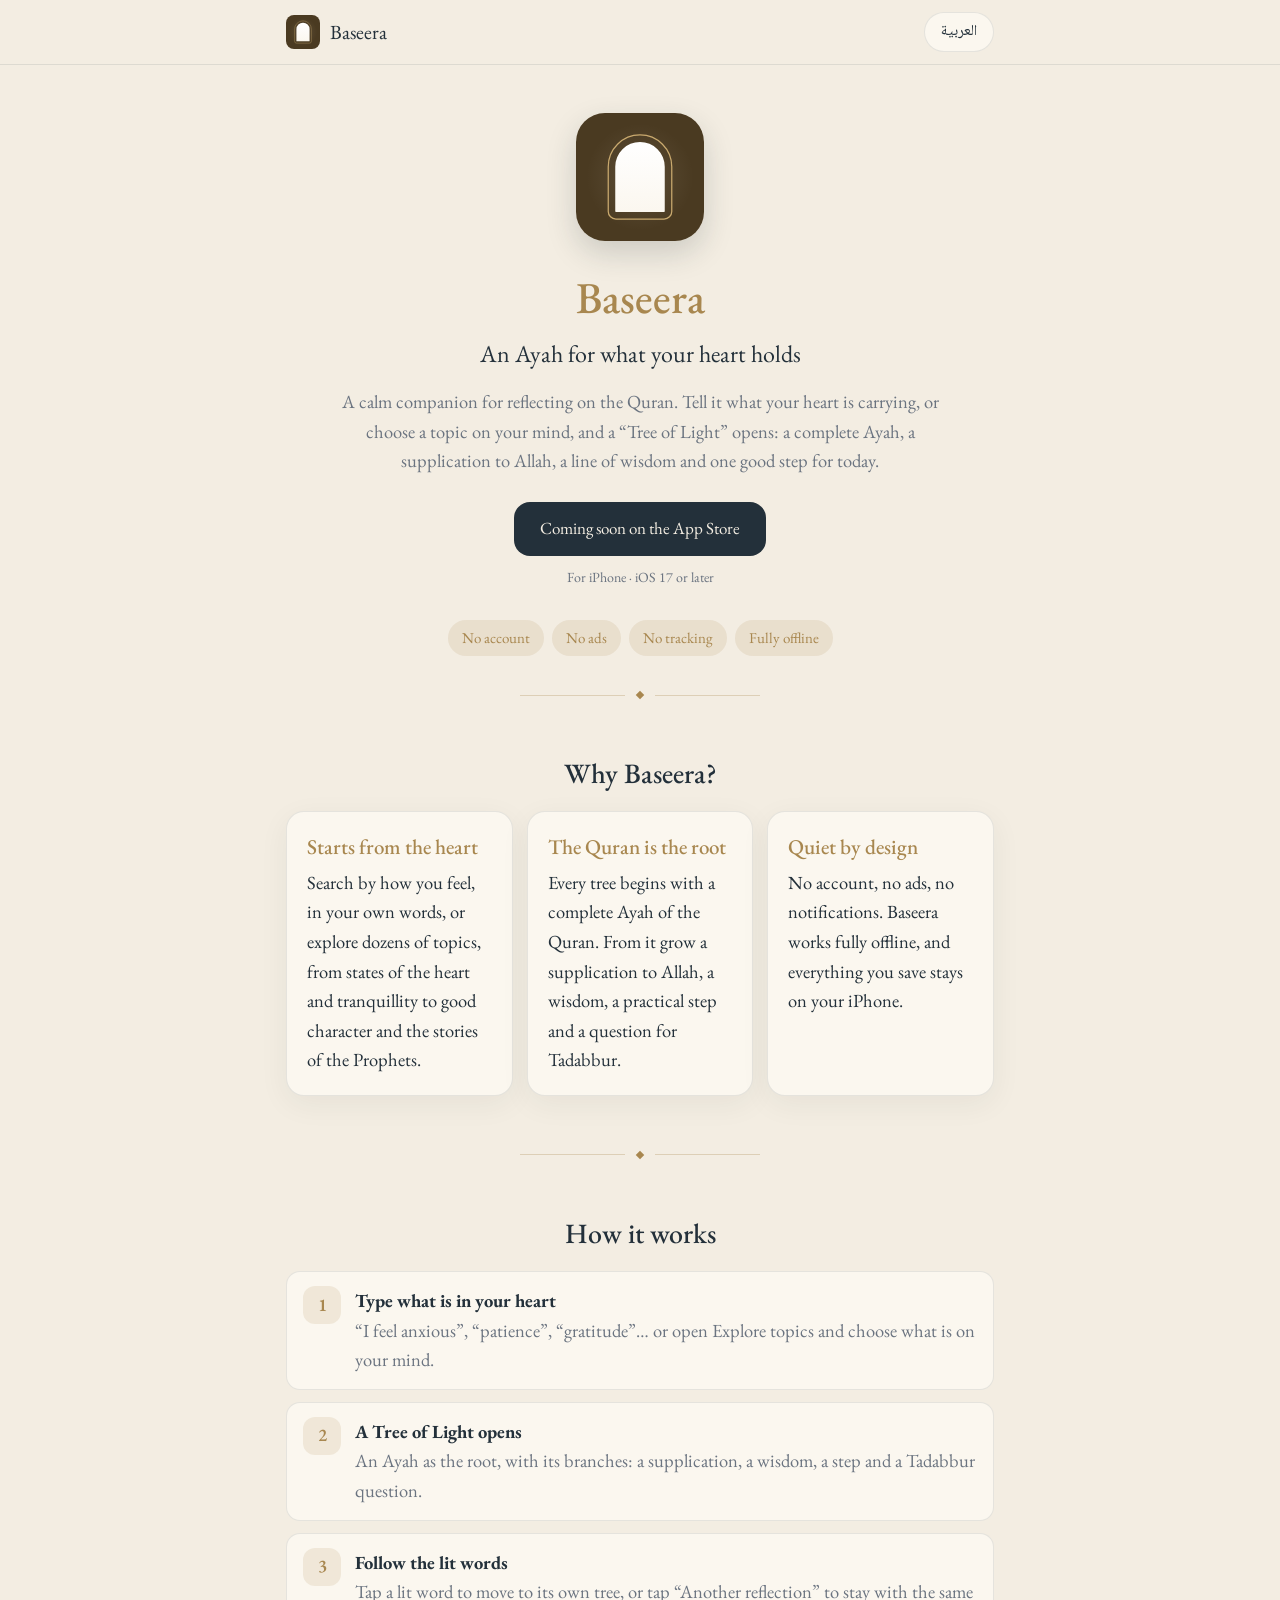
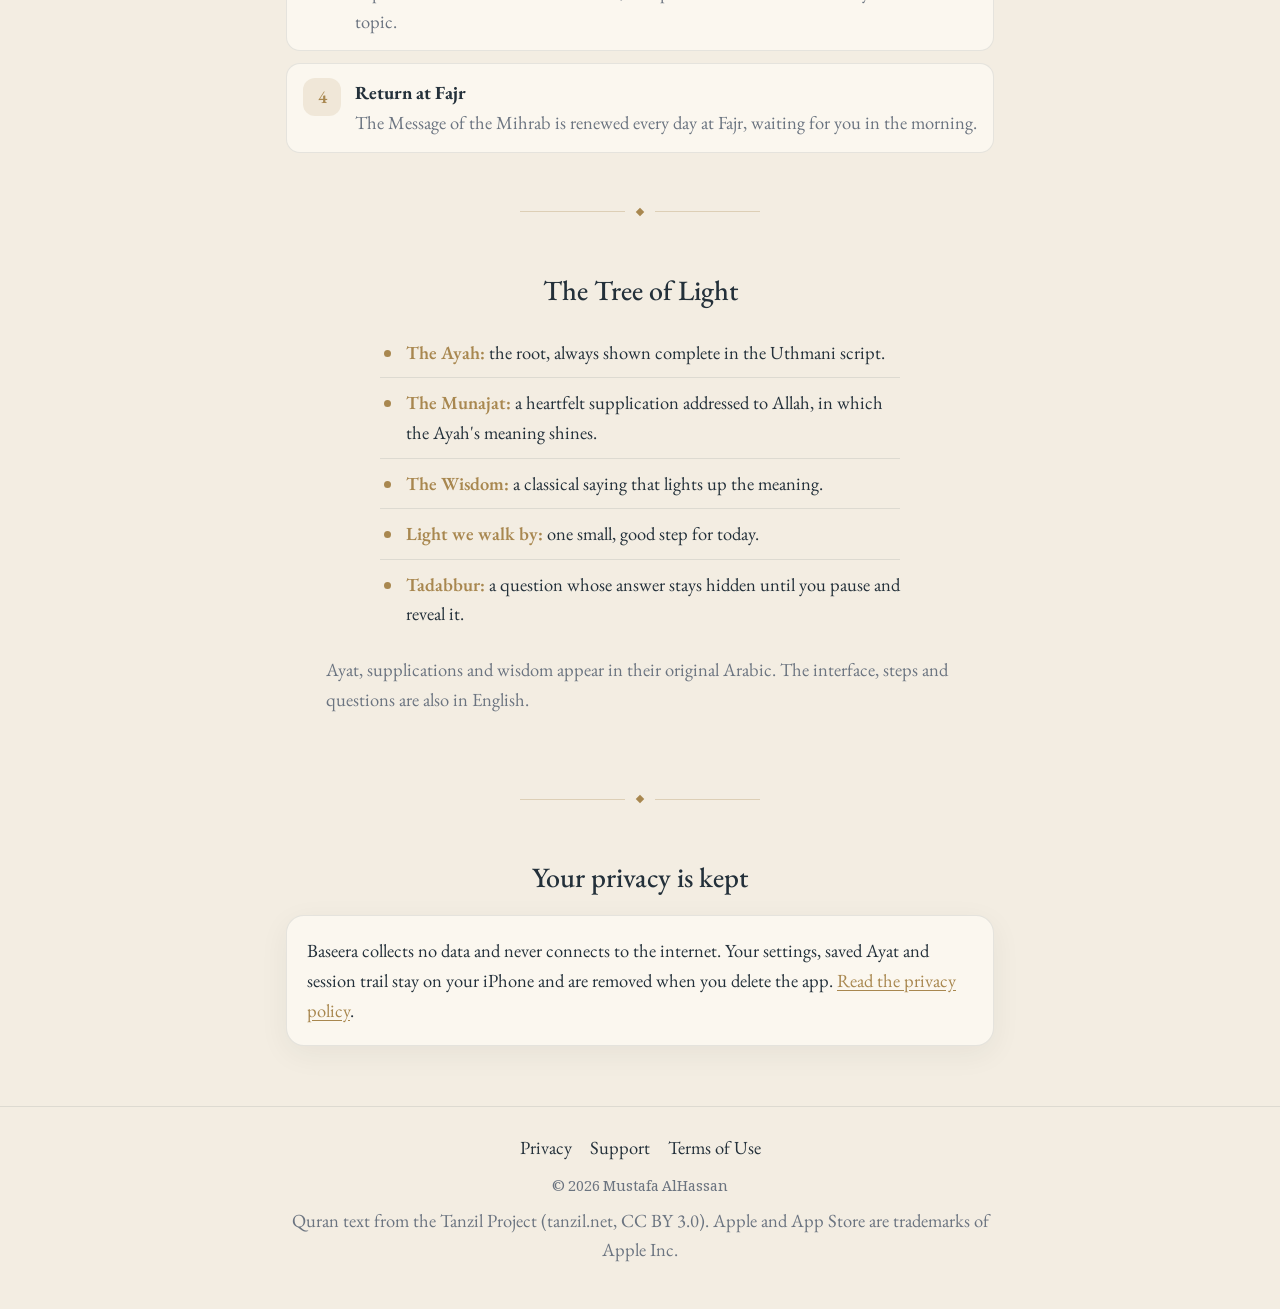
==== index.html @ 647c1f8c "Baseera website: marketing, privacy, support, terms (AR/EN)" ====
<!doctype html>
<html lang="ar" dir="rtl"
      data-title-ar="بصيرة | تدبّر القرآن بهدوء"
      data-title-en="Baseera | Calm Quran Reflection"
      data-desc-ar="بصيرة رفيقٌ هادئ لتدبّر القرآن الكريم: آيةٌ ومناجاةٌ لله وخطوةٌ ليومك. بلا حساب ولا إعلانات، ويعمل دون اتصال."
      data-desc-en="Baseera is a calm companion for Quran reflection: an Ayah, a supplication to Allah and one step for today. No account, no ads, fully offline.">
<head>
  <meta charset="utf-8">
  <meta name="viewport" content="width=device-width, initial-scale=1, viewport-fit=cover">
  <title>بصيرة | تدبّر القرآن بهدوء</title>
  <meta name="description" content="بصيرة رفيقٌ هادئ لتدبّر القرآن الكريم: آيةٌ ومناجاةٌ لله وخطوةٌ ليومك. بلا حساب ولا إعلانات، ويعمل دون اتصال.">
  <meta name="theme-color" content="#F3EDE2" media="(prefers-color-scheme: light)">
  <meta name="theme-color" content="#10161D" media="(prefers-color-scheme: dark)">
  <meta name="referrer" content="no-referrer">
  <meta property="og:title" content="Baseera - بصيرة">
  <meta property="og:description" content="لكل ما في قلبك آية | An Ayah for what your heart holds">
  <meta property="og:type" content="website">
  <link rel="icon" type="image/svg+xml" href="assets/icon-day.svg">
  <link rel="preload" href="assets/fonts/Amiri-Bold.woff2" as="font" type="font/woff2" crossorigin>
  <link rel="preload" href="assets/fonts/NotoNaskhArabic-VF.woff2" as="font" type="font/woff2" crossorigin>
  <link rel="stylesheet" href="assets/style.css">
  <script src="assets/lang.js"></script>
</head>
<body>

<header class="site-header">
  <div class="wrap">
    <a class="brand" href="index.html" data-keep-lang>
      <img src="assets/icon-day.svg" alt="" width="34" height="34">
      <span class="brand-name"><span class="l-ar" lang="ar">بصيرة</span><span class="l-en en" lang="en">Baseera</span></span>
    </a>
    <button id="lang-toggle" class="lang-toggle" type="button" lang="en">English</button>
  </div>
</header>

<main>

  <!-- ===================================================== ARABIC -->
  <div class="l-ar" lang="ar" dir="rtl">
    <div class="wrap">

      <section class="hero">
        <img class="hero-icon" src="assets/icon-day.svg" alt="أيقونة بصيرة: محرابٌ من نور" width="128" height="128">
        <h1>بصيرة</h1>
        <p class="tagline">لكل ما في قلبك آية</p>
        <p class="lead">رفيقٌ هادئ لتدبّر القرآن الكريم. اكتب ما يخبرك به قلبك، أو اختر موضوعًا يشغلك، فتنفتح لك «شجرة نور»: آيةٌ كاملة، ومناجاةٌ لله، وحكمةٌ تضيء المعنى، وخطوةٌ طيبة ليومك.</p>
        <!-- Replace href="#" with the App Store link after approval, and swap in Apple's official badge artwork. -->
        <a class="cta" href="#" aria-label="بصيرة على App Store (قريبًا)">قريبًا على App Store</a>
        <span class="cta-note">للآيفون · iOS 17 فأحدث</span>
      </section>

      <ul class="promise" aria-label="وعدنا لك">
        <li>بلا حساب</li>
        <li>بلا إعلانات</li>
        <li>بلا تتبّع</li>
        <li>يعمل دون اتصال</li>
      </ul>

      <div class="ornament" aria-hidden="true"><span></span></div>

      <section aria-labelledby="ar-pillars">
        <h2 id="ar-pillars" class="section-title">لماذا بصيرة؟</h2>
        <div class="cards three">
          <article class="card">
            <h3>يبدأ من قلبك</h3>
            <p>ابحث بما تشعر به وبكلماتك أنت، أو تصفّح عشرات المواضيع في أبوابٍ متنوعة: من أحوال القلب والطمأنينة إلى مكارم الأخلاق وقصص الأنبياء.</p>
          </article>
          <article class="card">
            <h3>القرآن هو الجذر</h3>
            <p>كل شجرةٍ تبدأ بآيةٍ كاملة من كتاب الله، ثم تمتدّ منها مناجاةٌ لله، وحكمةٌ، وخطوةٌ عملية، وسؤالُ تدبّرٍ يفتح لك باب التفكّر.</p>
          </article>
          <article class="card">
            <h3>هادئٌ بطبيعته</h3>
            <p>لا حساب ولا إعلانات ولا إشعارات. يعمل دون اتصال بالإنترنت بالكامل، وكل ما تحفظه يبقى على جهازك وحدك.</p>
          </article>
        </div>
      </section>

      <div class="ornament" aria-hidden="true"><span></span></div>

      <section aria-labelledby="ar-how">
        <h2 id="ar-how" class="section-title">كيف تتأمل؟</h2>
        <ol class="steps">
          <li><div><strong>اكتب ما في قلبك</strong><span>«أشعر بالقلق»، «الصبر»، «الشكر»… أو افتح «استكشف المواضيع» واختر ما يشغلك.</span></div></li>
          <li><div><strong>تنفتح لك شجرة النور</strong><span>آيةٌ هي الجذر، تمتدّ منها أغصانها: مناجاة، وحكمة، وخطوة، وسؤال تدبّر.</span></div></li>
          <li><div><strong>اتبع الكلمات المضاءة</strong><span>اضغط كلمةً مضاءة لتنتقل إلى شجرتها، أو اختر «تأمل آخر» لتمضي في الموضوع نفسه.</span></div></li>
          <li><div><strong>عُد مع الفجر</strong><span>«رسالة المحراب» تتجدّد كل يوم عند الفجر، تنتظرك مع أول الصباح.</span></div></li>
        </ol>
      </section>

      <div class="ornament" aria-hidden="true"><span></span></div>

      <section aria-labelledby="ar-tree">
        <h2 id="ar-tree" class="section-title">شجرة النور</h2>
        <ul class="tree">
          <li><b>الآية:</b> الجذر، تُعرض كاملةً بالرسم العثماني.</li>
          <li><b>المناجاة:</b> دعاءٌ خاشع موجّه إلى الله تعالى، تتجلّى فيه معاني الآية.</li>
          <li><b>الحكمة:</b> قولٌ مأثور يضيء المعنى.</li>
          <li><b>نورٌ نمشي به:</b> خطوةٌ صغيرة طيبة لهذا اليوم.</li>
          <li><b>تدبّر:</b> سؤالٌ يبقى جوابه مستورًا حتى تتأمّل ثم تكشفه.</li>
        </ul>
      </section>

      <div class="ornament" aria-hidden="true"><span></span></div>

      <section aria-labelledby="ar-privacy">
        <h2 id="ar-privacy" class="section-title">خصوصيتك محفوظة</h2>
        <div class="card">
          <p>لا يجمع تطبيق بصيرة أي بيانات، ولا يتصل بالإنترنت أصلًا. إعداداتك ومحفوظاتك ومسار جلستك تبقى على جهازك، وتُحذف بحذف التطبيق. <a href="privacy.html" data-keep-lang>اقرأ سياسة الخصوصية</a>.</p>
        </div>
      </section>

    </div>
  </div>

  <!-- ===================================================== ENGLISH -->
  <div class="l-en" lang="en" dir="ltr">
    <div class="wrap">

      <section class="hero">
        <img class="hero-icon" src="assets/icon-day.svg" alt="Baseera icon: a doorway of light" width="128" height="128">
        <h1>Baseera</h1>
        <p class="tagline">An Ayah for what your heart holds</p>
        <p class="lead">A calm companion for reflecting on the Quran. Tell it what your heart is carrying, or choose a topic on your mind, and a “Tree of Light” opens: a complete Ayah, a supplication to Allah, a line of wisdom and one good step for today.</p>
        <!-- Replace href="#" with the App Store link after approval, and swap in Apple's official badge artwork. -->
        <a class="cta" href="#" aria-label="Baseera on the App Store (coming soon)">Coming soon on the App Store</a>
        <span class="cta-note">For iPhone · iOS 17 or later</span>
      </section>

      <ul class="promise" aria-label="Our promise">
        <li>No account</li>
        <li>No ads</li>
        <li>No tracking</li>
        <li>Fully offline</li>
      </ul>

      <div class="ornament" aria-hidden="true"><span></span></div>

      <section aria-labelledby="en-pillars">
        <h2 id="en-pillars" class="section-title">Why Baseera?</h2>
        <div class="cards three">
          <article class="card">
            <h3>Starts from the heart</h3>
            <p>Search by how you feel, in your own words, or explore dozens of topics, from states of the heart and tranquillity to good character and the stories of the Prophets.</p>
          </article>
          <article class="card">
            <h3>The Quran is the root</h3>
            <p>Every tree begins with a complete Ayah of the Quran. From it grow a supplication to Allah, a wisdom, a practical step and a question for Tadabbur.</p>
          </article>
          <article class="card">
            <h3>Quiet by design</h3>
            <p>No account, no ads, no notifications. Baseera works fully offline, and everything you save stays on your iPhone.</p>
          </article>
        </div>
      </section>

      <div class="ornament" aria-hidden="true"><span></span></div>

      <section aria-labelledby="en-how">
        <h2 id="en-how" class="section-title">How it works</h2>
        <ol class="steps">
          <li><div><strong>Type what is in your heart</strong><span>“I feel anxious”, “patience”, “gratitude”… or open Explore topics and choose what is on your mind.</span></div></li>
          <li><div><strong>A Tree of Light opens</strong><span>An Ayah as the root, with its branches: a supplication, a wisdom, a step and a Tadabbur question.</span></div></li>
          <li><div><strong>Follow the lit words</strong><span>Tap a lit word to move to its own tree, or tap “Another reflection” to stay with the same topic.</span></div></li>
          <li><div><strong>Return at Fajr</strong><span>The Message of the Mihrab is renewed every day at Fajr, waiting for you in the morning.</span></div></li>
        </ol>
      </section>

      <div class="ornament" aria-hidden="true"><span></span></div>

      <section aria-labelledby="en-tree">
        <h2 id="en-tree" class="section-title">The Tree of Light</h2>
        <ul class="tree">
          <li><b>The Ayah:</b> the root, always shown complete in the Uthmani script.</li>
          <li><b>The Munajat:</b> a heartfelt supplication addressed to Allah, in which the Ayah's meaning shines.</li>
          <li><b>The Wisdom:</b> a classical saying that lights up the meaning.</li>
          <li><b>Light we walk by:</b> one small, good step for today.</li>
          <li><b>Tadabbur:</b> a question whose answer stays hidden until you pause and reveal it.</li>
        </ul>
        <p class="lead" style="margin-top:16px">Ayat, supplications and wisdom appear in their original Arabic. The interface, steps and questions are also in English.</p>
      </section>

      <div class="ornament" aria-hidden="true"><span></span></div>

      <section aria-labelledby="en-privacy">
        <h2 id="en-privacy" class="section-title">Your privacy is kept</h2>
        <div class="card">
          <p>Baseera collects no data and never connects to the internet. Your settings, saved Ayat and session trail stay on your iPhone and are removed when you delete the app. <a href="privacy.html" data-keep-lang>Read the privacy policy</a>.</p>
        </div>
      </section>

    </div>
  </div>

</main>

<footer class="site-footer">
  <div class="wrap">
    <nav class="l-ar" lang="ar" dir="rtl" aria-label="روابط">
      <a href="privacy.html" data-keep-lang>الخصوصية</a>
      <a href="support.html" data-keep-lang>الدعم</a>
      <a href="terms.html" data-keep-lang>شروط الاستخدام</a>
    </nav>
    <nav class="l-en" lang="en" dir="ltr" aria-label="Links">
      <a href="privacy.html" data-keep-lang>Privacy</a>
      <a href="support.html" data-keep-lang>Support</a>
      <a href="terms.html" data-keep-lang>Terms of Use</a>
    </nav>
    <p class="ltr">© 2026 Mustafa AlHassan</p>
    <p class="l-ar" lang="ar" dir="rtl">النص القرآني من مشروع تنزيل <span class="ltr">(tanzil.net, CC BY 3.0)</span>. ‏Apple وApp Store علامتان تجاريتان لشركة Apple Inc.</p>
    <p class="l-en" lang="en" dir="ltr">Quran text from the Tanzil Project (tanzil.net, CC BY 3.0). Apple and App Store are trademarks of Apple Inc.</p>
  </div>
</footer>

</body>
</html>
---- assets/style.css ----
/* Baseera site: same palette and type as the app. Self-hosted fonts, no third-party requests. */

@font-face { font-family: "Amiri"; src: url("fonts/Amiri-Regular.woff2") format("woff2"); font-weight: 400; font-style: normal; font-display: swap; }
@font-face { font-family: "Amiri"; src: url("fonts/Amiri-Bold.woff2") format("woff2"); font-weight: 700; font-style: normal; font-display: swap; }
@font-face { font-family: "Noto Naskh Arabic"; src: url("fonts/NotoNaskhArabic-VF.woff2") format("woff2"); font-weight: 400 700; font-style: normal; font-display: swap; }
@font-face { font-family: "EB Garamond"; src: url("fonts/EBGaramond-VF.woff2") format("woff2"); font-weight: 400 800; font-style: normal; font-display: swap; }
@font-face { font-family: "EB Garamond"; src: url("fonts/EBGaramond-Italic-VF.woff2") format("woff2"); font-weight: 400 800; font-style: italic; font-display: swap; }

:root {
  --bg: #F3EDE2;
  --surface: #FBF7EF;
  --ink: #23303A;
  --muted: #6B7480;
  --gold: #A8874F;
  --goldsoft: rgba(168, 135, 79, .14);
  --goldmid: rgba(168, 135, 79, .30);
  --line: rgba(35, 48, 58, .10);
  --shadow: 0 8px 30px rgba(35, 48, 58, .06);
  --radius: 18px;
  --ar-display: "Amiri", "Noto Naskh Arabic", serif;
  --ar-text: "Noto Naskh Arabic", "Amiri", serif;
  --en-display: "EB Garamond", Georgia, serif;
  --en-text: "EB Garamond", Georgia, serif;
  color-scheme: light dark;
}

@media (prefers-color-scheme: dark) {
  :root {
    --bg: #10161D;
    --surface: #182029;
    --ink: #EAE2D2;
    --muted: #97A0AB;
    --gold: #C9A96E;
    --goldsoft: rgba(201, 169, 110, .16);
    --goldmid: rgba(201, 169, 110, .34);
    --line: rgba(234, 226, 210, .10);
    --shadow: 0 8px 30px rgba(0, 0, 0, .25);
  }
}

*, *::before, *::after { box-sizing: border-box; }
html { -webkit-text-size-adjust: 100%; }
body {
  margin: 0;
  background: var(--bg);
  color: var(--ink);
  font-family: var(--ar-text);
  font-size: 17px;
  line-height: 1.85;
  text-rendering: optimizeLegibility;
  overflow-x: hidden;
}
[lang="en"] { font-family: var(--en-text); font-size: 18.5px; line-height: 1.6; }
img { max-width: 100%; height: auto; display: block; }
a { color: var(--gold); text-underline-offset: 3px; }
a:focus-visible, button:focus-visible { outline: 2px solid var(--gold); outline-offset: 3px; border-radius: 6px; }

.wrap { width: 100%; max-width: 760px; margin: 0 auto; padding: 0 16px; }
@media (min-width: 600px) { .wrap { padding: 0 26px; } }

/* ---------- language switching (progressive: without JS both languages show) ---------- */
html.js[data-lang="ar"] .l-en,
html.js[data-lang="en"] .l-ar { display: none !important; }
html:not(.js) .l-en { border-top: 1px solid var(--line); margin-top: 48px; padding-top: 24px; }

/* ---------- header ---------- */
.site-header { border-bottom: 1px solid var(--line); background: var(--bg); }
.site-header .wrap { display: flex; align-items: center; justify-content: space-between; gap: 12px; min-height: 64px; }
.brand { display: flex; align-items: center; gap: 10px; text-decoration: none; color: var(--ink); }
.brand img { width: 34px; height: 34px; border-radius: 8px; }
.brand-name { font-family: var(--ar-display); font-size: 22px; line-height: 1; }
.brand-name .en { font-family: var(--en-display); font-size: 20px; }
.lang-toggle {
  font: inherit; font-size: 15px; line-height: 1; cursor: pointer;
  color: var(--ink); background: var(--surface); border: 1px solid var(--line);
  border-radius: 999px; padding: 9px 16px; min-height: 40px;
}
html:not(.js) .lang-toggle { display: none; }

/* ---------- hero ---------- */
.hero { text-align: center; padding: 48px 0 32px; }
.hero-icon { width: 128px; height: 128px; margin: 0 auto 26px; border-radius: 29px; box-shadow: 0 12px 30px rgba(35, 48, 58, .18); }
h1, h2, h3 { font-weight: 700; line-height: 1.4; margin: 0; }
[lang="ar"] h1, [lang="ar"] h2, [lang="ar"] h3 { font-family: var(--ar-display); }
[lang="en"] h1, [lang="en"] h2, [lang="en"] h3 { font-family: var(--en-display); font-weight: 500; }
.hero h1 { font-size: 44px; color: var(--gold); }
[lang="en"].hero h1, .hero [lang="en"] h1 { font-size: 42px; }
.tagline { font-size: 24px; margin: 6px 0 14px; }
[lang="ar"] .tagline { font-family: var(--ar-display); }
.lead { color: var(--muted); max-width: 34em; margin: 0 auto 26px; }
.cta {
  display: inline-flex; align-items: center; justify-content: center; gap: 10px;
  min-height: 54px; padding: 0 26px; border-radius: 16px;
  background: var(--ink); color: var(--bg); text-decoration: none; font-size: 17px;
}
.cta svg { width: 20px; height: 20px; fill: currentColor; }
.cta-note { display: block; margin-top: 10px; font-size: 14px; color: var(--muted); }

/* ---------- ornament ---------- */
.ornament { display: flex; align-items: center; justify-content: center; gap: 12px; margin: 36px auto; max-width: 240px; }
.ornament::before, .ornament::after { content: ""; flex: 1; height: 1px; background: var(--goldmid); }
.ornament span { width: 6px; height: 6px; background: var(--gold); transform: rotate(45deg); }

/* ---------- promise strip ---------- */
.promise { display: flex; flex-wrap: wrap; justify-content: center; gap: 8px; margin: 0 0 8px; padding: 0; list-style: none; }
.promise li { background: var(--goldsoft); color: var(--gold); border-radius: 999px; padding: 6px 14px; font-size: 15px; }

/* ---------- sections ---------- */
section { padding: 20px 0; }
.section-title { font-size: 28px; text-align: center; margin-bottom: 18px; }
.cards { display: grid; gap: 14px; grid-template-columns: 1fr; }
@media (min-width: 680px) { .cards.three { grid-template-columns: repeat(3, 1fr); } }
.card { background: var(--surface); border: 1px solid var(--line); border-radius: var(--radius); padding: 20px; box-shadow: var(--shadow); }
.card h3 { font-size: 21px; color: var(--gold); margin-bottom: 6px; }
.card p { margin: 0; color: var(--ink); }

.steps { list-style: none; margin: 0; padding: 0; display: grid; gap: 12px; counter-reset: step; }
.steps li { display: flex; gap: 14px; align-items: flex-start; background: var(--surface); border: 1px solid var(--line); border-radius: 14px; padding: 14px 16px; counter-increment: step; }
.steps li::before {
  content: counter(step); flex: 0 0 38px; height: 38px; border-radius: 12px;
  background: var(--goldsoft); color: var(--gold); display: flex; align-items: center; justify-content: center;
  font-size: 18px; font-weight: 600;
}
[lang="ar"] .steps li::before { content: counter(step, arabic-indic); }
.steps strong { display: block; }
.steps span { color: var(--muted); }

.tree { list-style: none; margin: 0 auto; padding: 0; max-width: 520px; }
.tree li { position: relative; padding-block: 10px; padding-inline-start: 26px; border-bottom: 1px solid var(--line); }
.tree li:last-child { border-bottom: 0; }
.tree li::before { content: ""; position: absolute; inset-inline-start: 4px; top: 22px; width: 7px; height: 7px; border-radius: 50%; background: var(--gold); }
.tree b { color: var(--gold); font-weight: 600; }

/* ---------- prose pages (privacy, support, terms) ---------- */
.page { padding: 40px 0 24px; }
.page h1 { font-size: 34px; color: var(--gold); margin-bottom: 4px; }
.page .meta { color: var(--muted); font-size: 15px; margin: 0 0 24px; }
.page h2 { font-size: 23px; margin: 30px 0 8px; }
.page p, .page li { margin: 0 0 10px; }
.page ul { padding-inline-start: 22px; margin: 0 0 12px; }
.summary { background: var(--goldsoft); border-radius: var(--radius); padding: 16px 18px; margin: 0 0 8px; }
.summary p { margin: 0; }

details { background: var(--surface); border: 1px solid var(--line); border-radius: 14px; margin: 0 0 10px; }
summary { cursor: pointer; list-style: none; padding: 14px 16px; font-weight: 600; display: flex; justify-content: space-between; gap: 12px; }
summary::-webkit-details-marker { display: none; }
summary::after { content: "+"; color: var(--gold); font-weight: 400; font-size: 22px; line-height: 1; }
details[open] summary::after { content: "\2212"; }
details > div { padding: 0 16px 14px; color: var(--ink); }

.email { direction: ltr; unicode-bidi: isolate; font-family: var(--en-text); }
.ltr { direction: ltr; unicode-bidi: isolate; }

/* ---------- footer ---------- */
.site-footer { border-top: 1px solid var(--line); margin-top: 40px; padding: 26px 0 40px; color: var(--muted); font-size: 14.5px; text-align: center; }
.site-footer nav { display: flex; flex-wrap: wrap; justify-content: center; gap: 6px 18px; margin-bottom: 12px; }
.site-footer nav a { color: var(--ink); text-decoration: none; }
.site-footer nav a:hover { color: var(--gold); }
.site-footer p { margin: 4px 0; }

@media (prefers-reduced-motion: no-preference) {
  .cta, .lang-toggle, .site-footer nav a { transition: opacity .2s, color .2s; }
  .cta:hover { opacity: .9; }
}
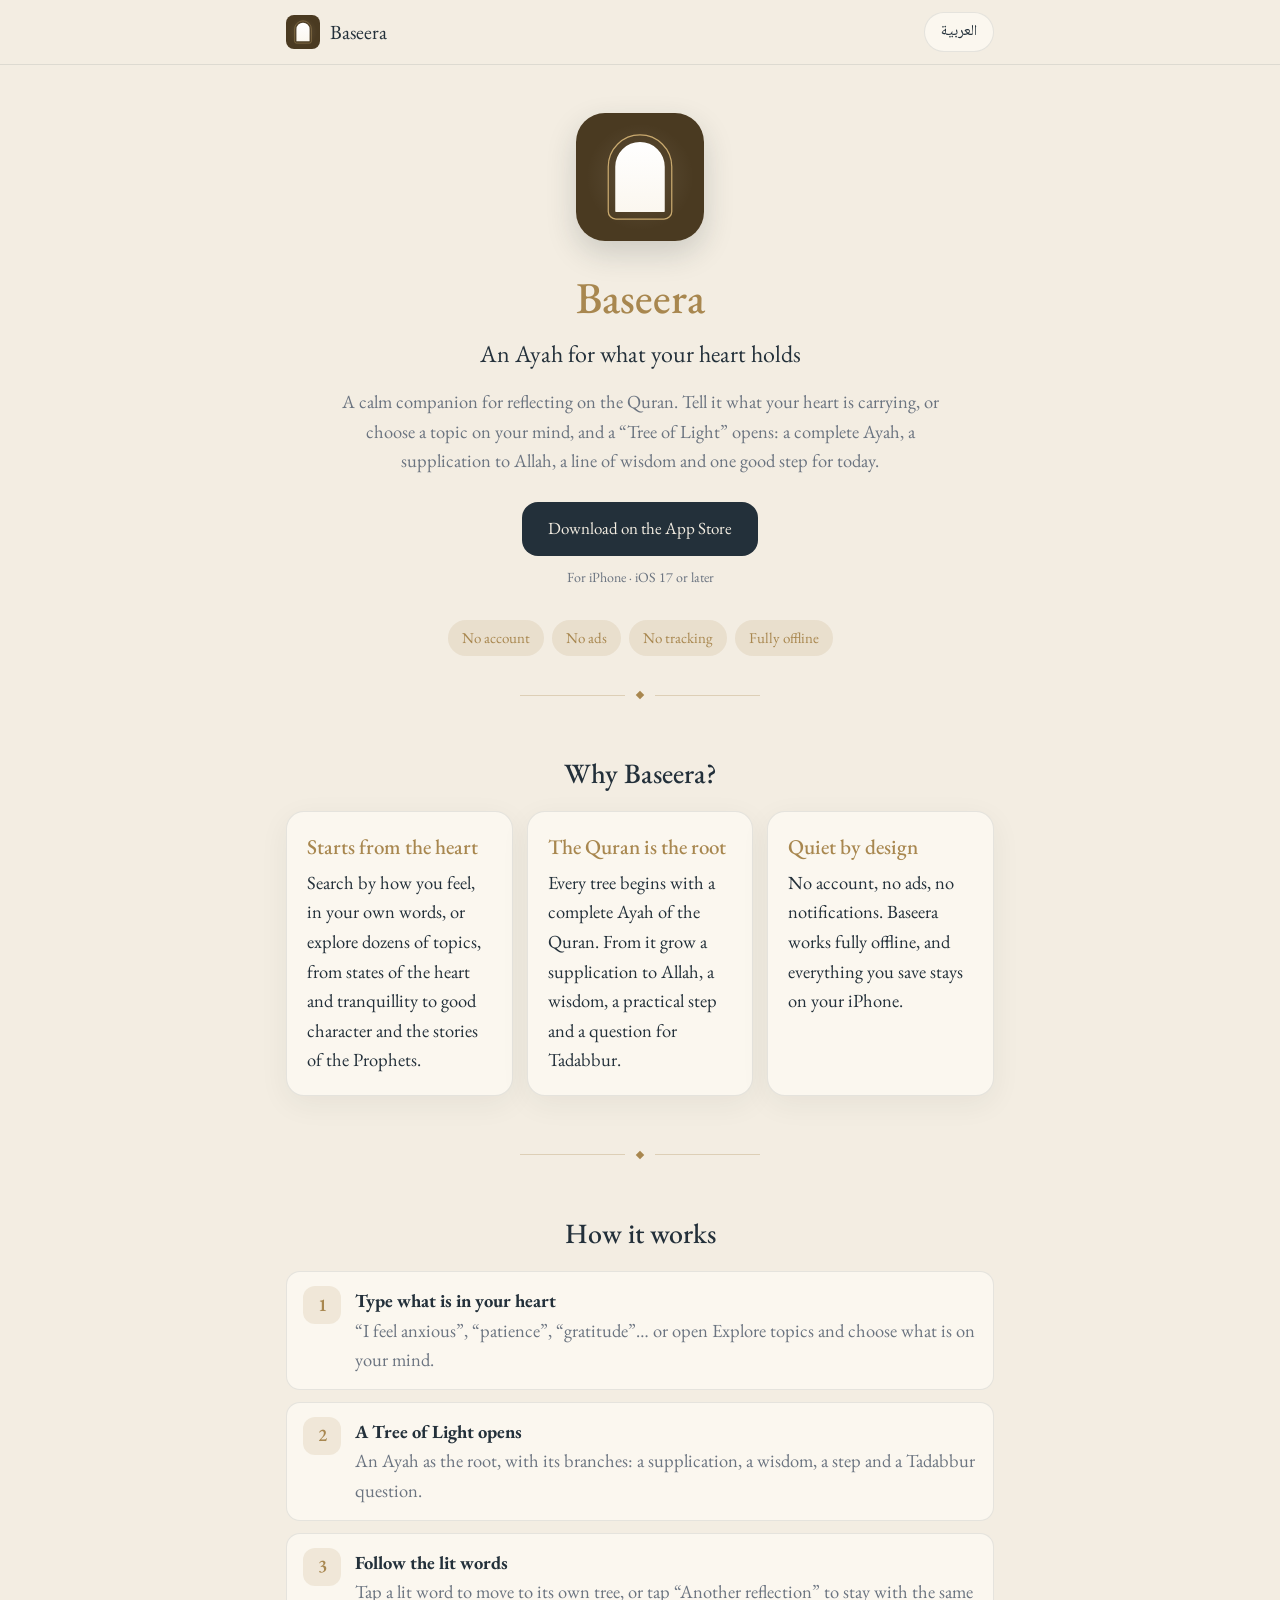
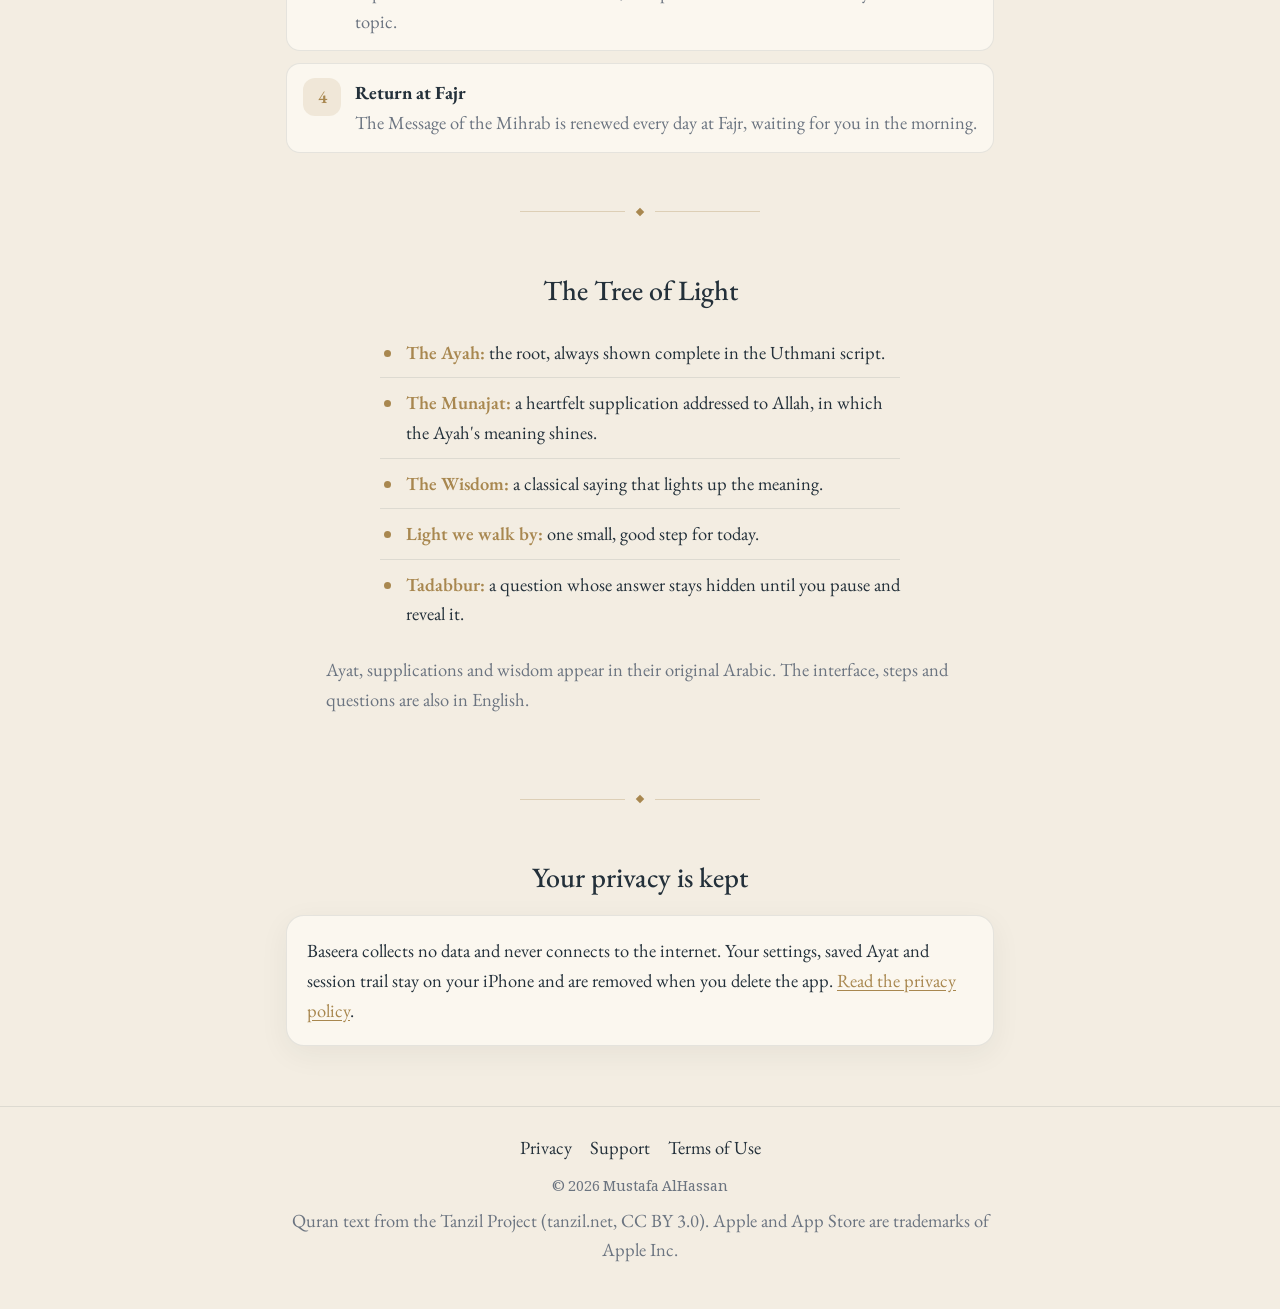
==== commit a277e5f9: "Download button links to the App Store (id6816617179)" ====
--- a/index.html
+++ b/index.html
@@ -44,8 +44,7 @@
         <h1>بصيرة</h1>
         <p class="tagline">لكل ما في قلبك آية</p>
         <p class="lead">رفيقٌ هادئ لتدبّر القرآن الكريم. اكتب ما يخبرك به قلبك، أو اختر موضوعًا يشغلك، فتنفتح لك «شجرة نور»: آيةٌ كاملة، ومناجاةٌ لله، وحكمةٌ تضيء المعنى، وخطوةٌ طيبة ليومك.</p>
-        <!-- Replace href="#" with the App Store link after approval, and swap in Apple's official badge artwork. -->
-        <a class="cta" href="#" aria-label="بصيرة على App Store (قريبًا)">قريبًا على App Store</a>
+        <a class="cta" href="https://apps.apple.com/app/id6816617179" aria-label="حمّل بصيرة من App Store">حمّل الآن من App Store</a>
         <span class="cta-note">للآيفون · iOS 17 فأحدث</span>
       </section>
 
@@ -122,8 +121,7 @@
         <h1>Baseera</h1>
         <p class="tagline">An Ayah for what your heart holds</p>
         <p class="lead">A calm companion for reflecting on the Quran. Tell it what your heart is carrying, or choose a topic on your mind, and a “Tree of Light” opens: a complete Ayah, a supplication to Allah, a line of wisdom and one good step for today.</p>
-        <!-- Replace href="#" with the App Store link after approval, and swap in Apple's official badge artwork. -->
-        <a class="cta" href="#" aria-label="Baseera on the App Store (coming soon)">Coming soon on the App Store</a>
+        <a class="cta" href="https://apps.apple.com/app/id6816617179" aria-label="Download Baseera on the App Store">Download on the App Store</a>
         <span class="cta-note">For iPhone · iOS 17 or later</span>
       </section>
 
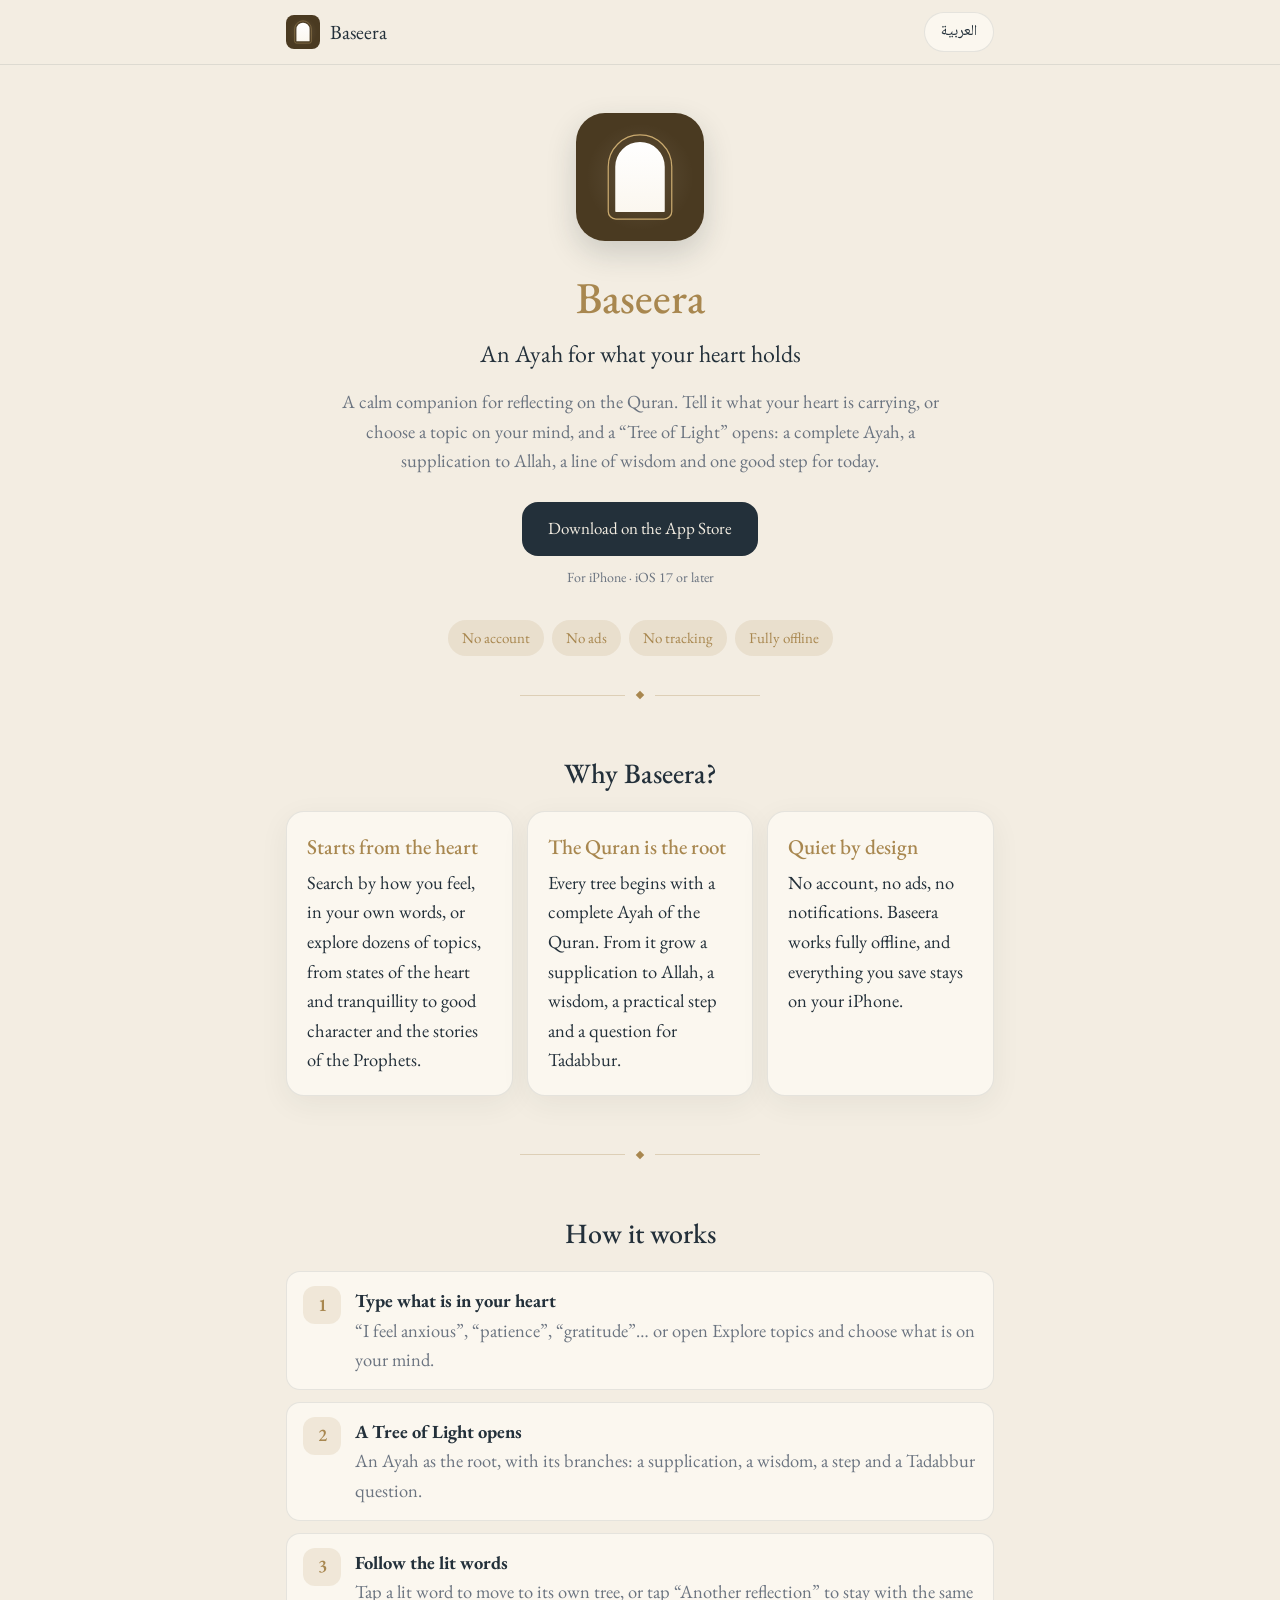
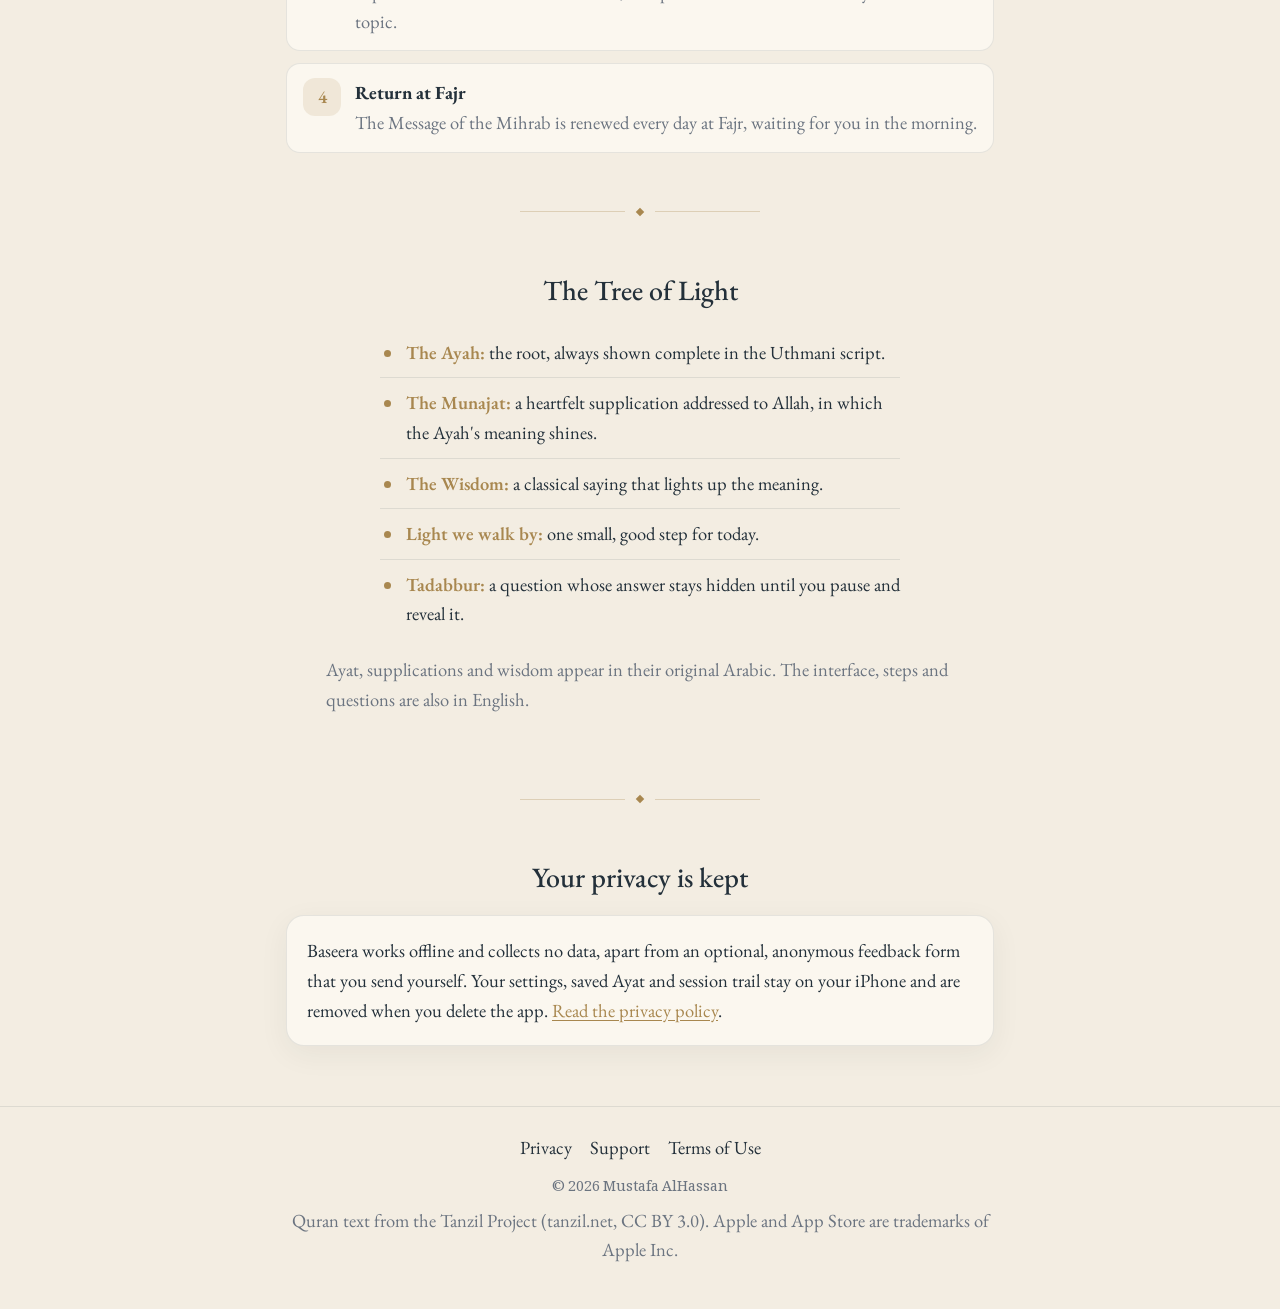
==== commit c690182c: "Privacy: optional anonymous feedback form (v1.1)" ====
--- a/index.html
+++ b/index.html
@@ -3,7 +3,7 @@
       data-title-ar="بصيرة | تدبّر القرآن بهدوء"
       data-title-en="Baseera | Calm Quran Reflection"
       data-desc-ar="بصيرة رفيقٌ هادئ لتدبّر القرآن الكريم: آيةٌ ومناجاةٌ لله وخطوةٌ ليومك. بلا حساب ولا إعلانات، ويعمل دون اتصال."
-      data-desc-en="Baseera is a calm companion for Quran reflection: an Ayah, a supplication to Allah and one step for today. No account, no ads, fully offline.">
+      data-desc-en="Baseera is a calm companion for Quran reflection: an Ayah, a supplication to Allah and one step for today. No account, no ads, works offline.">
 <head>
   <meta charset="utf-8">
   <meta name="viewport" content="width=device-width, initial-scale=1, viewport-fit=cover">
@@ -105,7 +105,7 @@
       <section aria-labelledby="ar-privacy">
         <h2 id="ar-privacy" class="section-title">خصوصيتك محفوظة</h2>
         <div class="card">
-          <p>لا يجمع تطبيق بصيرة أي بيانات، ولا يتصل بالإنترنت أصلًا. إعداداتك ومحفوظاتك ومسار جلستك تبقى على جهازك، وتُحذف بحذف التطبيق. <a href="privacy.html" data-keep-lang>اقرأ سياسة الخصوصية</a>.</p>
+          <p>يعمل تطبيق بصيرة دون اتصال ولا يجمع أي بيانات، عدا نموذج ملاحظات اختياري ومجهول الهوية تُرسله أنت بنفسك. إعداداتك ومحفوظاتك ومسار جلستك تبقى على جهازك، وتُحذف بحذف التطبيق. <a href="privacy.html" data-keep-lang>اقرأ سياسة الخصوصية</a>.</p>
         </div>
       </section>
 
@@ -183,7 +183,7 @@
       <section aria-labelledby="en-privacy">
         <h2 id="en-privacy" class="section-title">Your privacy is kept</h2>
         <div class="card">
-          <p>Baseera collects no data and never connects to the internet. Your settings, saved Ayat and session trail stay on your iPhone and are removed when you delete the app. <a href="privacy.html" data-keep-lang>Read the privacy policy</a>.</p>
+          <p>Baseera works offline and collects no data, apart from an optional, anonymous feedback form that you send yourself. Your settings, saved Ayat and session trail stay on your iPhone and are removed when you delete the app. <a href="privacy.html" data-keep-lang>Read the privacy policy</a>.</p>
         </div>
       </section>
 
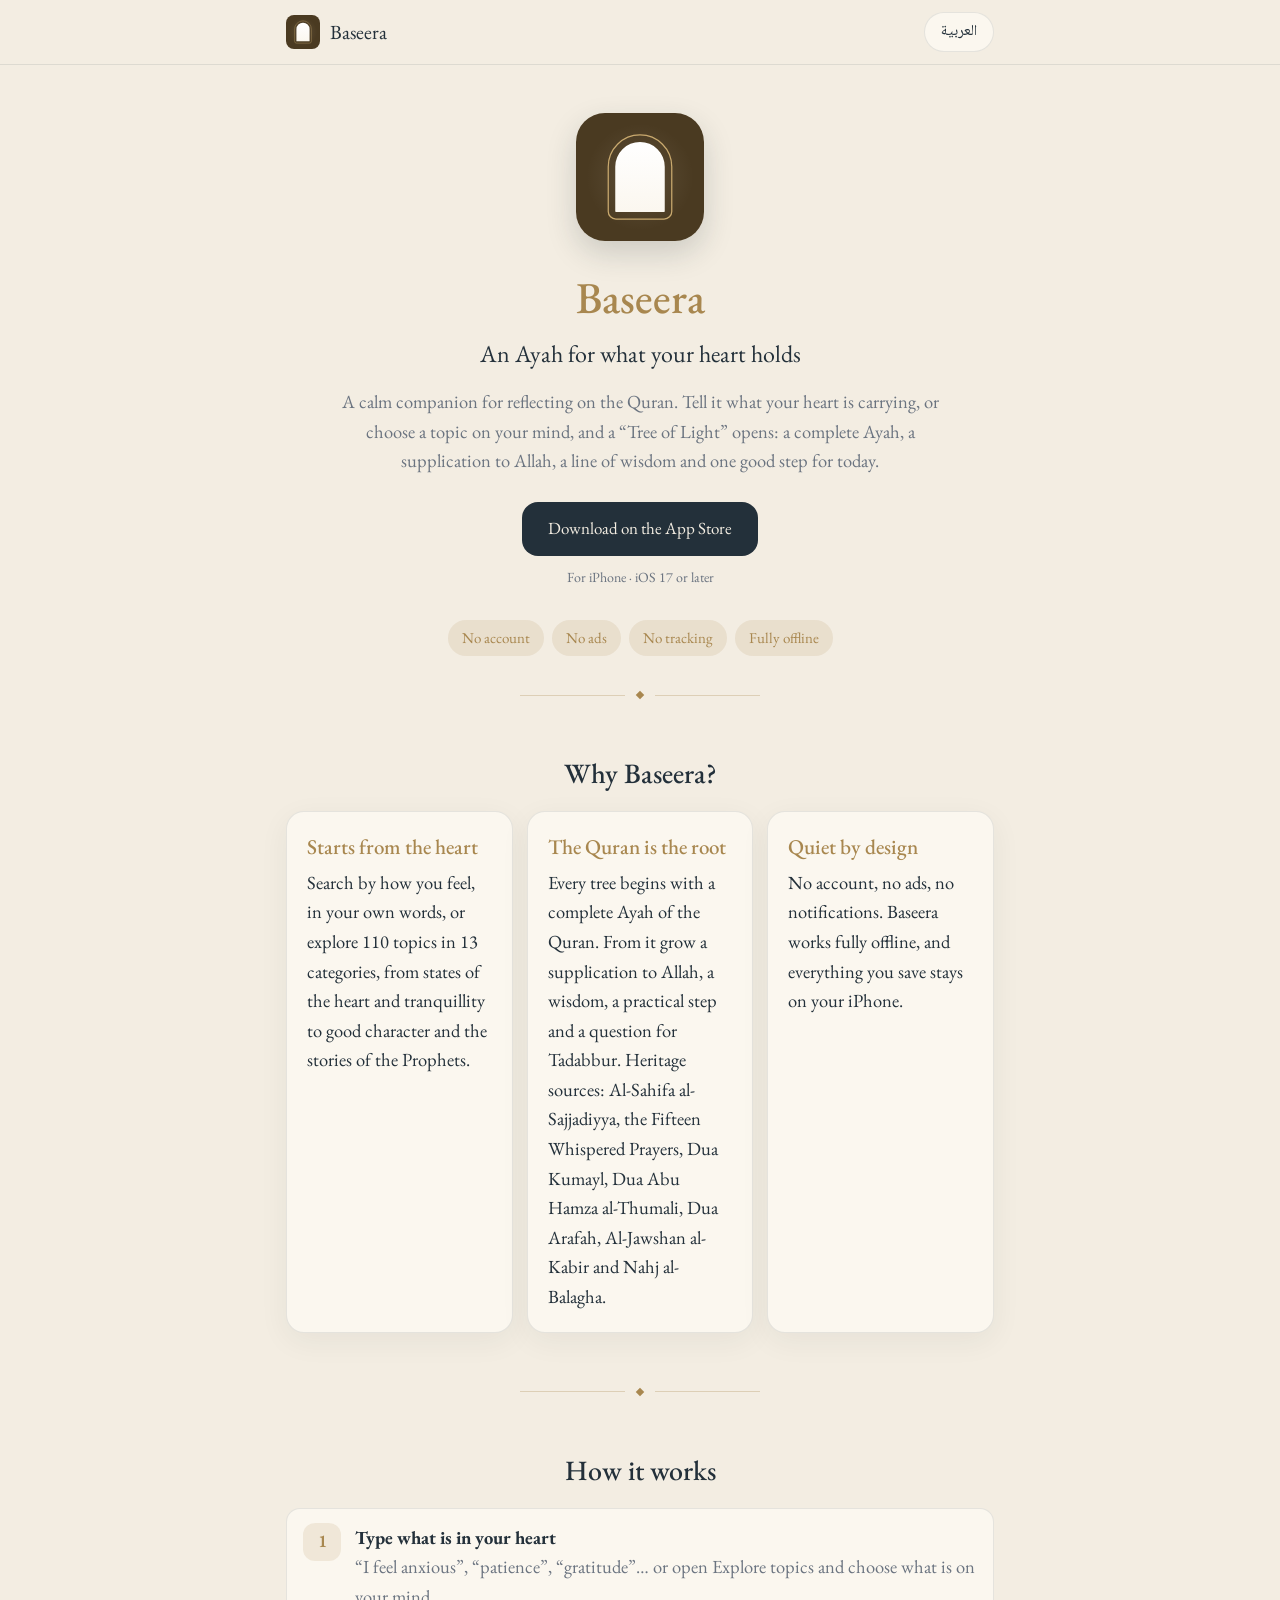
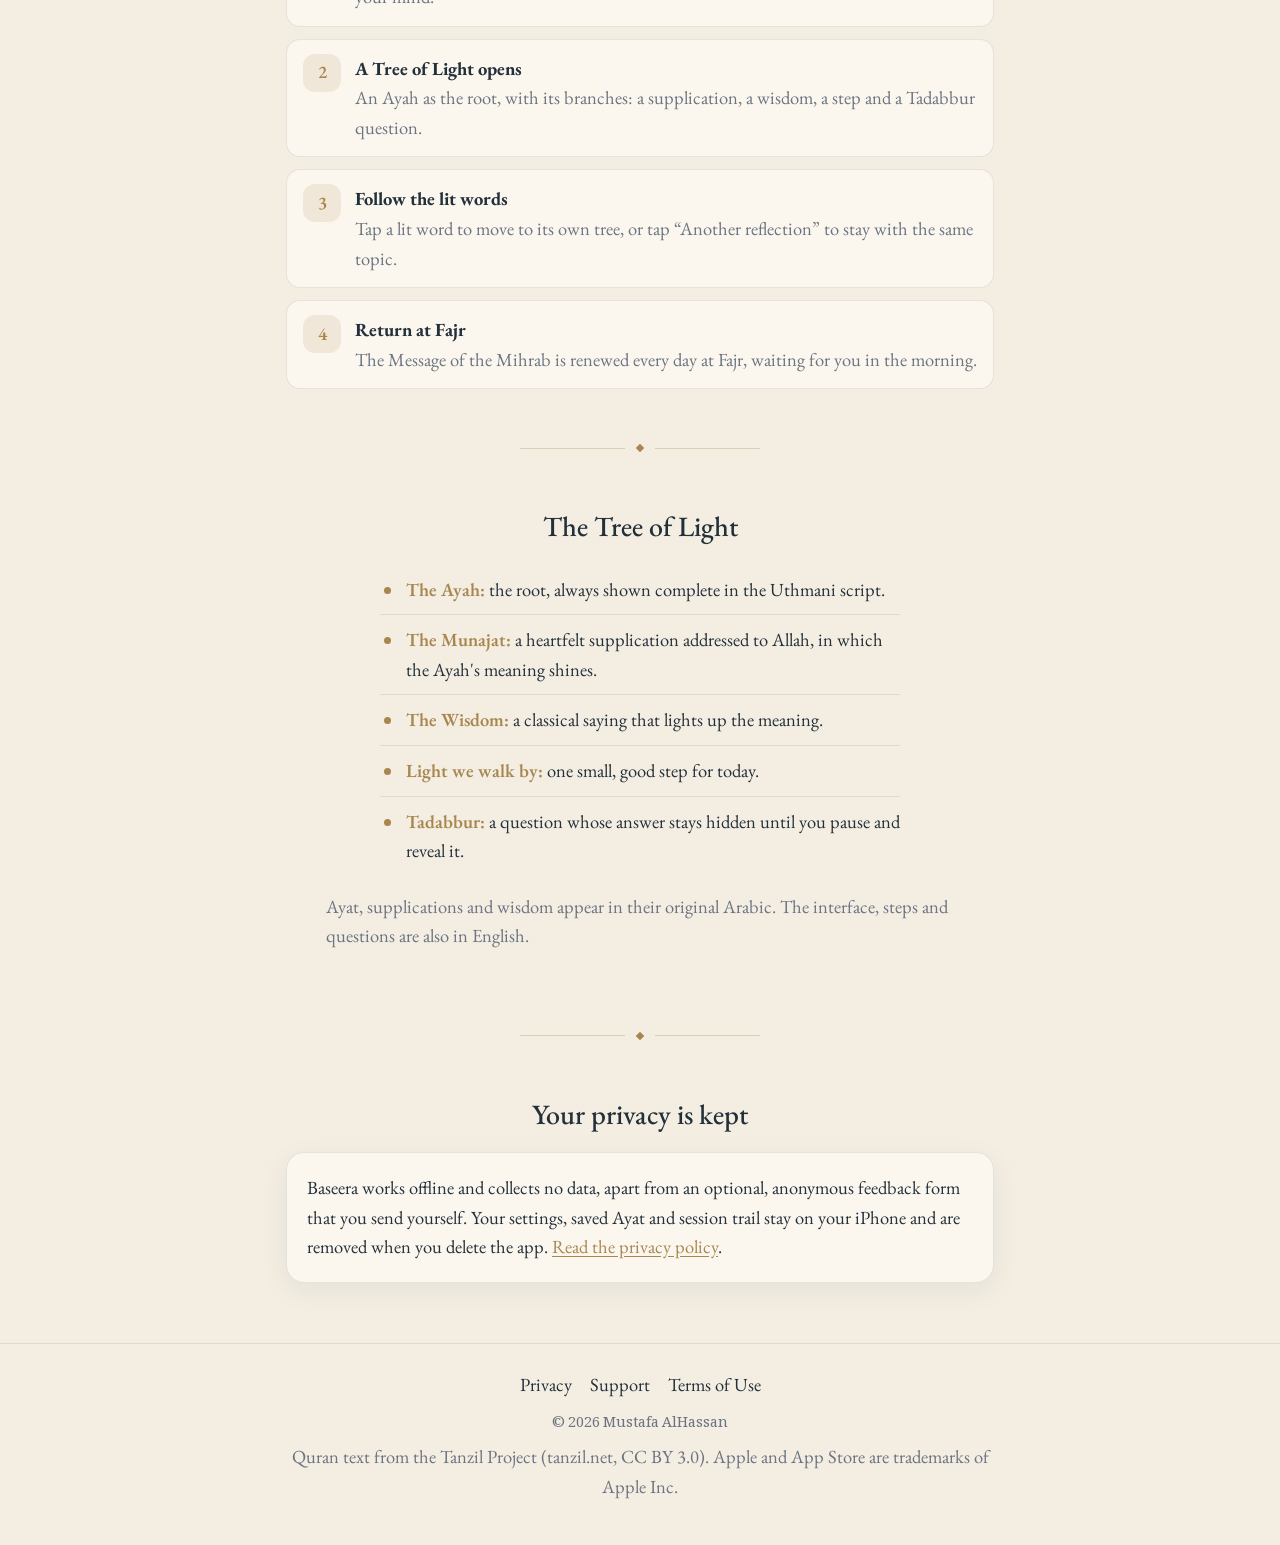
==== commit 03f37f33: "Site: 110 topics, 13 categories, sources" ====
--- a/index.html
+++ b/index.html
@@ -62,11 +62,11 @@
         <div class="cards three">
           <article class="card">
             <h3>يبدأ من قلبك</h3>
-            <p>ابحث بما تشعر به وبكلماتك أنت، أو تصفّح عشرات المواضيع في أبوابٍ متنوعة: من أحوال القلب والطمأنينة إلى مكارم الأخلاق وقصص الأنبياء.</p>
+            <p>ابحث بما تشعر به وبكلماتك أنت، أو تصفّح ١١٠ مواضيع في ١٣ بابًا: من أحوال القلب والطمأنينة إلى مكارم الأخلاق وقصص الأنبياء، في ٢٤٤ شجرة نور.</p>
           </article>
           <article class="card">
             <h3>القرآن هو الجذر</h3>
-            <p>كل شجرةٍ تبدأ بآيةٍ كاملة من كتاب الله، ثم تمتدّ منها مناجاةٌ لله، وحكمةٌ، وخطوةٌ عملية، وسؤالُ تدبّرٍ يفتح لك باب التفكّر.</p>
+            <p>كل شجرةٍ تبدأ بآيةٍ كاملة من كتاب الله، ثم تمتدّ منها مناجاةٌ لله، وحكمةٌ، وخطوةٌ عملية، وسؤالُ تدبّرٍ يفتح لك باب التفكّر. ومصادر التراث: الصحيفة السجادية، والمناجاة الخمس عشرة، ودعاء كميل، ودعاء أبي حمزة الثمالي، ودعاء عرفة، والجوشن الكبير، ونهج البلاغة.</p>
           </article>
           <article class="card">
             <h3>هادئٌ بطبيعته</h3>
@@ -139,11 +139,11 @@
         <div class="cards three">
           <article class="card">
             <h3>Starts from the heart</h3>
-            <p>Search by how you feel, in your own words, or explore dozens of topics, from states of the heart and tranquillity to good character and the stories of the Prophets.</p>
+            <p>Search by how you feel, in your own words, or explore 110 topics in 13 categories, from states of the heart and tranquillity to good character and the stories of the Prophets.</p>
           </article>
           <article class="card">
             <h3>The Quran is the root</h3>
-            <p>Every tree begins with a complete Ayah of the Quran. From it grow a supplication to Allah, a wisdom, a practical step and a question for Tadabbur.</p>
+            <p>Every tree begins with a complete Ayah of the Quran. From it grow a supplication to Allah, a wisdom, a practical step and a question for Tadabbur. Heritage sources: Al-Sahifa al-Sajjadiyya, the Fifteen Whispered Prayers, Dua Kumayl, Dua Abu Hamza al-Thumali, Dua Arafah, Al-Jawshan al-Kabir and Nahj al-Balagha.</p>
           </article>
           <article class="card">
             <h3>Quiet by design</h3>
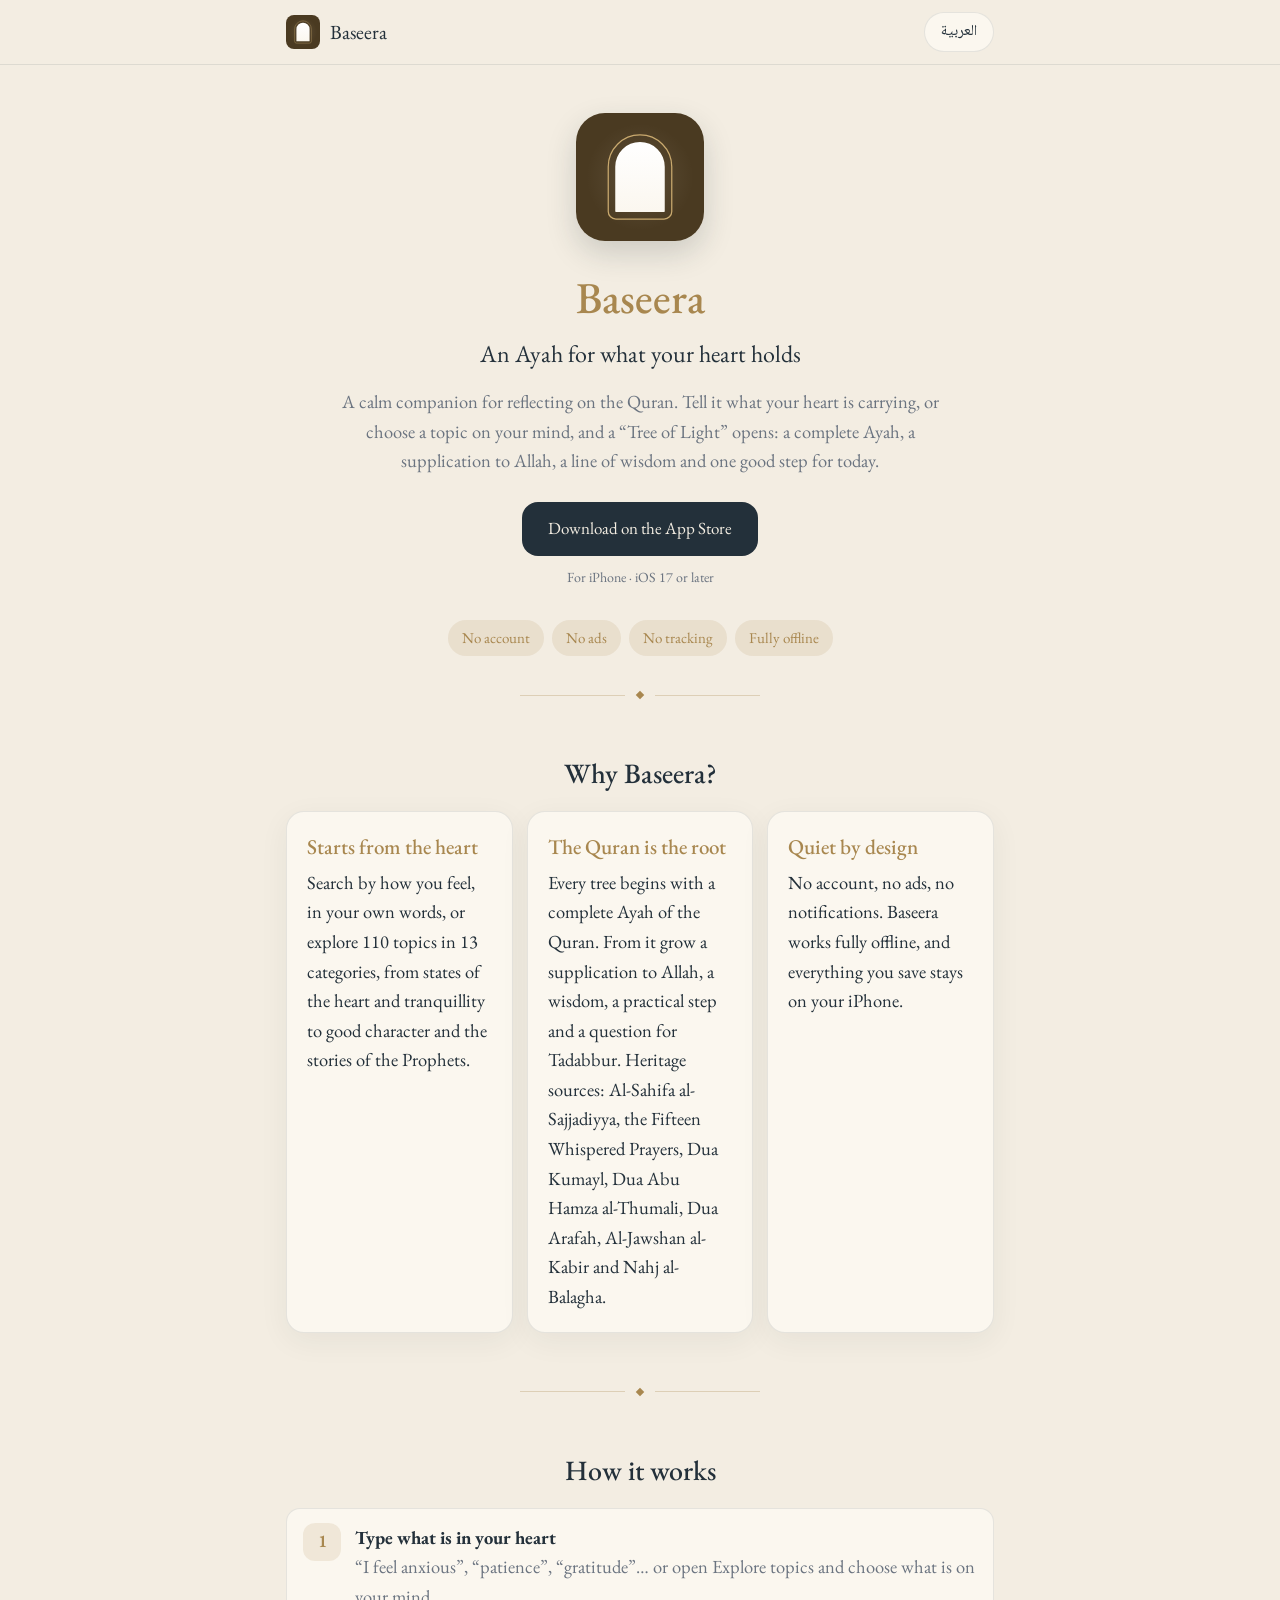
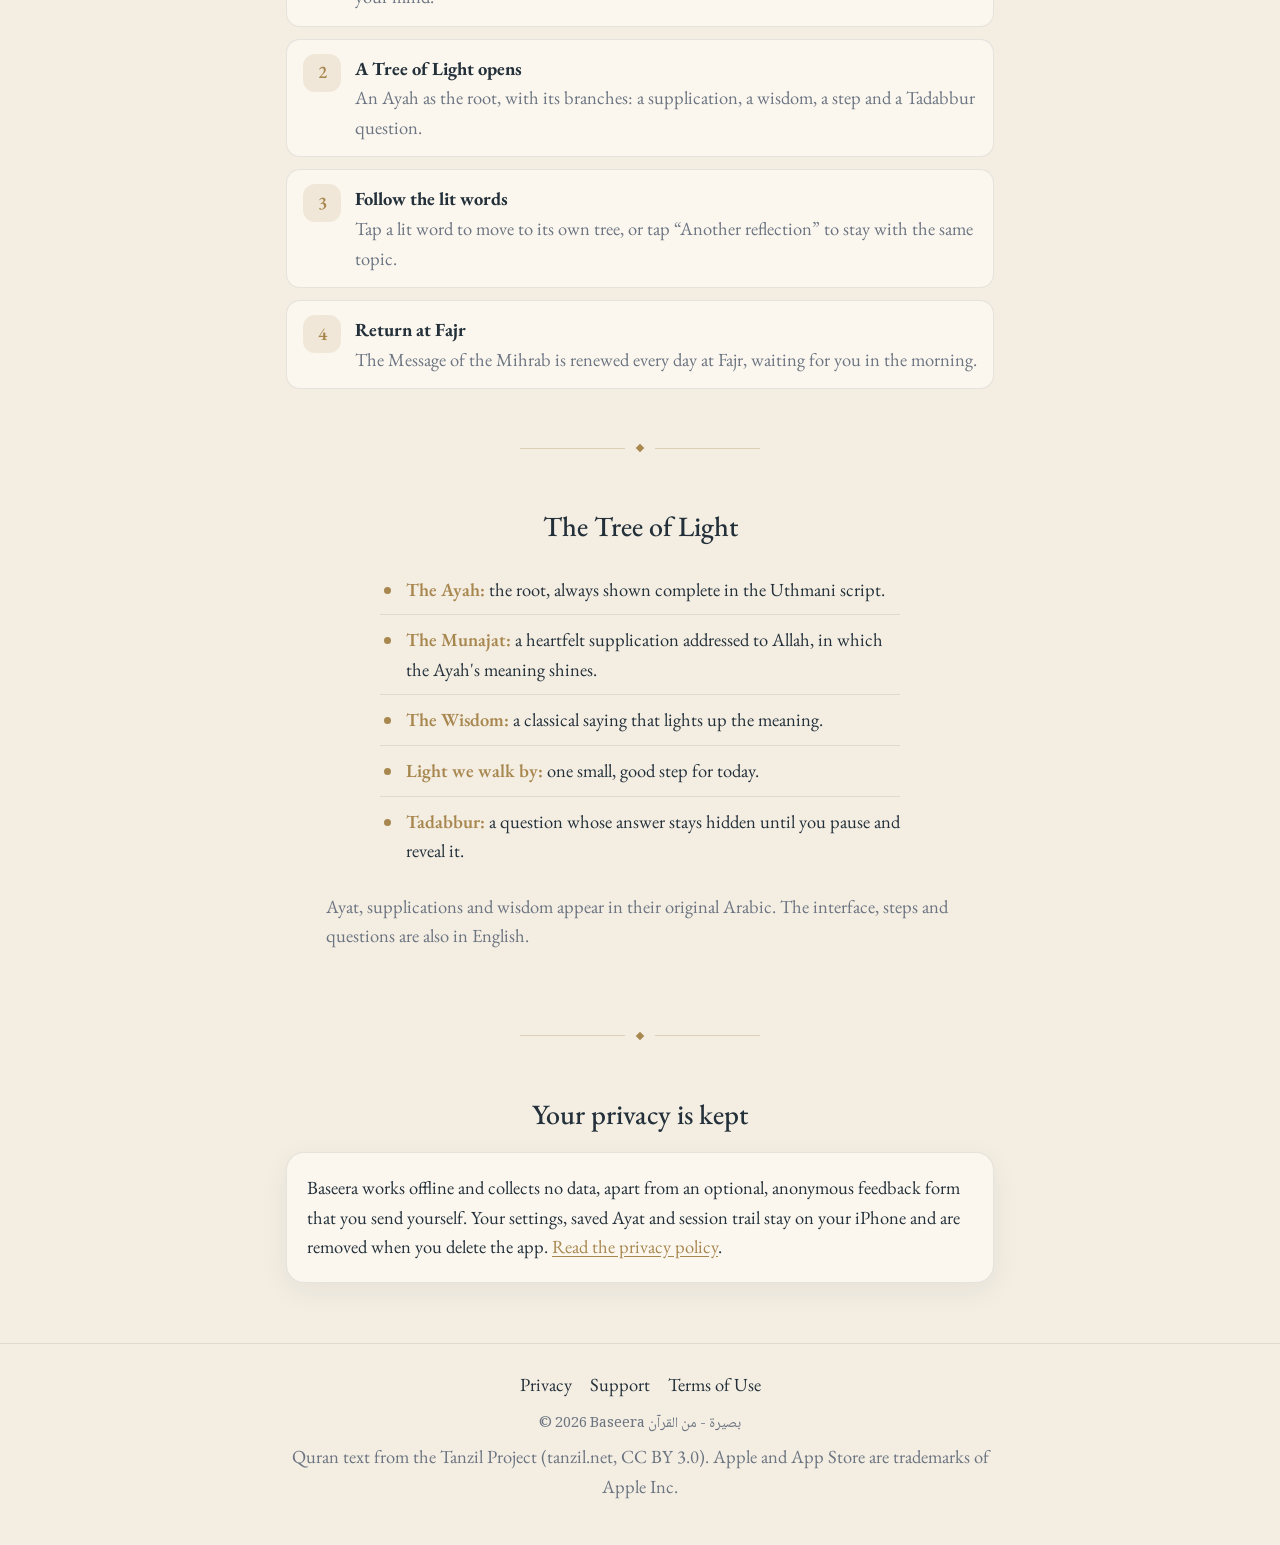
==== commit 6aed4dbd: "Copyright: 2026 Baseera بصيرة - من القرآن (no personal name)" ====
--- a/index.html
+++ b/index.html
@@ -204,7 +204,7 @@
       <a href="support.html" data-keep-lang>Support</a>
       <a href="terms.html" data-keep-lang>Terms of Use</a>
     </nav>
-    <p class="ltr">© 2026 Mustafa AlHassan</p>
+    <p class="ltr">© 2026 Baseera بصيرة - من القرآن</p>
     <p class="l-ar" lang="ar" dir="rtl">النص القرآني من مشروع تنزيل <span class="ltr">(tanzil.net, CC BY 3.0)</span>. ‏Apple وApp Store علامتان تجاريتان لشركة Apple Inc.</p>
     <p class="l-en" lang="en" dir="ltr">Quran text from the Tanzil Project (tanzil.net, CC BY 3.0). Apple and App Store are trademarks of Apple Inc.</p>
   </div>
